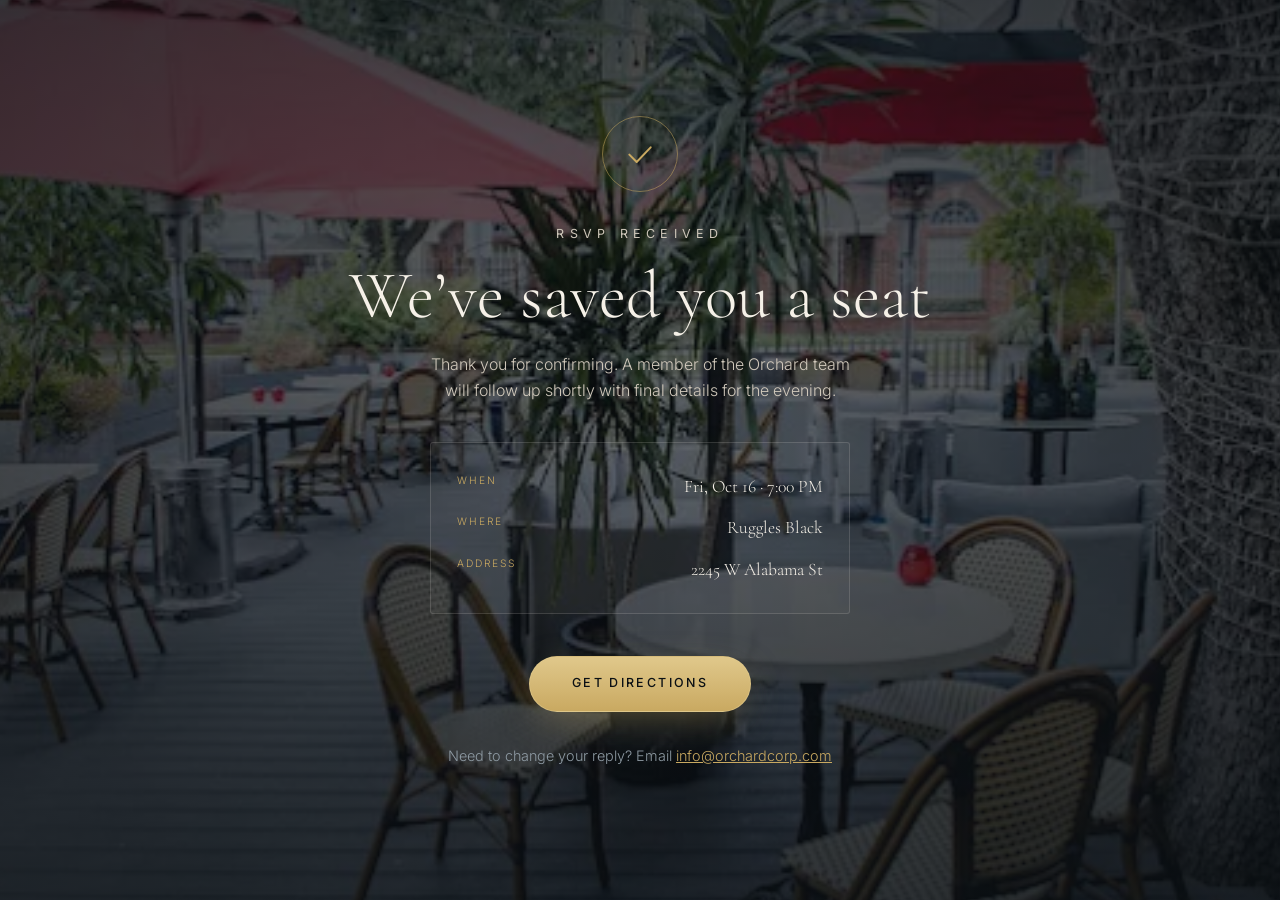
==== thanks.html @ 0db79942 "RSVP invite: Dr. Ighoyivwi dinner at Ruggles Black One-page invitation with venue photography, scrol" ====
<!doctype html>
<html lang="en">
<head>
<meta charset="utf-8">
<meta name="viewport" content="width=device-width, initial-scale=1">
<title>Thank you — We've saved your seat | Orchard</title>
<meta name="robots" content="noindex">
<link rel="preconnect" href="https://fonts.googleapis.com">
<link rel="preconnect" href="https://fonts.gstatic.com" crossorigin>
<link href="https://fonts.googleapis.com/css2?family=Cormorant+Garamond:ital,wght@0,300;0,400;1,300&family=Inter:wght@300;400;500&display=swap" rel="stylesheet">
<link rel="stylesheet" href="styles.css">
<style>
  .thanks{
    min-height:100svh;display:grid;place-items:center;text-align:center;
    position:relative;overflow:hidden;padding:4rem 0;
  }
  .thanks__media{position:absolute;inset:0;z-index:0}
  .thanks__media img{width:100%;height:100%;object-fit:cover;transform:scale(1.08)}
  .thanks__scrim{
    position:absolute;inset:0;z-index:1;
    background:radial-gradient(120% 90% at 50% 40%,rgba(11,16,20,.62),rgba(11,16,20,.96));
  }
  .thanks__inner{position:relative;z-index:2;max-width:640px;padding-inline:1.5rem}
  .seal{
    width:76px;height:76px;margin:0 auto 2rem;border-radius:50%;
    display:grid;place-items:center;
    border:1px solid rgba(201,169,97,.5);color:var(--gold);
    animation:pop .9s cubic-bezier(.22,.8,.28,1) both;
  }
  .seal svg{width:32px;height:32px;stroke-linecap:round;stroke-linejoin:round}
  .seal svg path{
    stroke-dasharray:32;stroke-dashoffset:32;
    animation:draw .8s cubic-bezier(.22,.8,.28,1) .45s forwards;
  }
  @keyframes pop{from{opacity:0;transform:scale(.8)}to{opacity:1;transform:none}}
  @keyframes draw{to{stroke-dashoffset:0}}
  .thanks h1{
    margin:0 0 1.2rem;font-family:"Cormorant Garamond",Georgia,serif;font-weight:300;
    font-size:clamp(2.4rem,8vw,4.2rem);line-height:1.05;
  }
  .thanks p{margin:0 auto 1rem;max-width:44ch;color:var(--cream-dim)}
  .thanks .small{color:var(--muted);font-size:.9rem}
  .thanks .recap{
    margin:2.4rem auto 2.6rem;padding:1.4rem 1.6rem;max-width:420px;
    border:1px solid var(--line);border-radius:3px;background:rgba(246,241,232,.03);
  }
  .thanks .recap div{display:flex;justify-content:space-between;gap:1rem;padding:.4rem 0}
  .thanks .recap span:first-child{
    font-size:.64rem;letter-spacing:.2em;text-transform:uppercase;color:var(--gold)
  }
  .thanks .recap span:last-child{font-family:"Cormorant Garamond",Georgia,serif;font-size:1.1rem}
</style>
</head>
<body>
<section class="thanks">
  <div class="thanks__media"><img src="src/assets/venue-patio.webp" alt="" aria-hidden="true"></div>
  <div class="thanks__scrim"></div>
  <div class="thanks__inner">
    <div class="seal">
      <svg viewBox="0 0 24 24" fill="none" stroke="currentColor" stroke-width="1.5"><path d="M4 12.5l5.5 5.5L20 7"/></svg>
    </div>
    <p class="eyebrow">RSVP received</p>
    <h1>We&rsquo;ve saved you a seat</h1>
    <p>
      Thank you for confirming. A member of the Orchard team will follow up
      shortly with final details for the evening.
    </p>

    <div class="recap">
      <div><span>When</span><span>Fri, Oct 16 &middot; 7:00 PM</span></div>
      <div><span>Where</span><span>Ruggles Black</span></div>
      <div><span>Address</span><span>2245 W Alabama St</span></div>
    </div>

    <a class="btn btn--primary" href="https://maps.google.com/?q=Ruggles+Black,+2245+W+Alabama+St,+Houston,+TX+77098" target="_blank" rel="noopener noreferrer">Get directions</a>

    <p class="small" style="margin-top:2rem">
      Need to change your reply? Email
      <a href="mailto:info@orchardcorp.com" style="color:var(--gold)">info@orchardcorp.com</a>
    </p>
  </div>
</section>
</body>
</html>
---- styles.css ----
/* ───────────  Tokens  ─────────── */
:root{
  --ink:#0B1014;
  --ink-2:#111A20;
  --panel:#151F26;
  --cream:#F6F1E8;
  --cream-dim:#CFC7BA;
  --muted:#8E9AA3;
  --gold:#C9A961;
  --gold-soft:#E0C88B;
  --blue:#2A95DD;
  --line:rgba(246,241,232,.14);
  --maxw:1140px;
  --ease:cubic-bezier(.22,.8,.28,1);
}

*,*::before,*::after{box-sizing:border-box}

html{scroll-behavior:smooth}

body{
  margin:0;
  background:var(--ink);
  color:var(--cream);
  font-family:Inter,ui-sans-serif,-apple-system,"Segoe UI",Helvetica,Arial,sans-serif;
  font-weight:300;
  line-height:1.65;
  -webkit-font-smoothing:antialiased;
  overflow-x:hidden;
}

img{max-width:100%;display:block}

.wrap{width:100%;max-width:var(--maxw);margin-inline:auto;padding-inline:clamp(1.25rem,5vw,2.5rem)}
.wrap--narrow{max-width:720px}

/* ───────────  Reveal animation  ─────────── */
.reveal{
  opacity:0;
  transform:translateY(26px);
  transition:opacity .9s var(--ease) var(--d,0s), transform .9s var(--ease) var(--d,0s);
}
.reveal.in{opacity:1;transform:none}

/* ───────────  Hero  ─────────── */
.hero{
  position:relative;
  min-height:100svh;
  display:grid;
  place-items:center;
  text-align:center;
  overflow:hidden;
  padding:6rem 0 7rem;
}

.hero__media{position:absolute;inset:0;z-index:0}
.hero__media img{
  width:100%;height:100%;object-fit:cover;
  animation:kenburns 26s var(--ease) infinite alternate;
}
@keyframes kenburns{
  from{transform:scale(1.06) translate3d(0,0,0)}
  to  {transform:scale(1.18) translate3d(0,-1.5%,0)}
}

.hero__scrim{
  position:absolute;inset:0;z-index:1;
  background:
    radial-gradient(120% 90% at 50% 32%, rgba(11,16,20,.34) 0%, rgba(11,16,20,.76) 52%, rgba(11,16,20,.94) 100%),
    linear-gradient(180deg, rgba(11,16,20,.72) 0%, rgba(11,16,20,.44) 34%, rgba(11,16,20,.97) 100%);
}

.hero__inner{
  position:relative;z-index:2;
  width:100%;max-width:860px;
  margin-inline:auto;
  padding-inline:clamp(1.25rem,5vw,2.5rem);
}

.eyebrow{
  margin:0 0 1.5rem;
  font-size:clamp(.66rem,1.7vw,.78rem);
  letter-spacing:.42em;
  text-transform:uppercase;
  color:var(--gold);
  font-weight:400;
}

.rule{display:flex;justify-content:center;margin-bottom:1.75rem}
.rule span{
  display:block;width:min(220px,52vw);height:1px;
  background:linear-gradient(90deg,transparent,var(--gold),transparent);
  position:relative;
}
.rule span::after{
  content:"";position:absolute;left:50%;top:50%;
  width:5px;height:5px;margin:-2.5px 0 0 -2.5px;
  border-radius:50%;background:var(--gold);
  box-shadow:0 0 12px rgba(201,169,97,.85);
}

.hero h1{
  margin:0 0 1.4rem;
  font-family:"Cormorant Garamond",Georgia,serif;
  font-weight:300;
  line-height:.94;
  letter-spacing:-.015em;
}
.h1-script{
  display:block;
  font-style:italic;
  font-size:clamp(2.1rem,7.5vw,4rem);
  color:var(--cream-dim);
  margin-bottom:.06em;
}
.h1-main{
  display:block;
  font-size:clamp(3.6rem,15vw,8.5rem);
  color:var(--cream);
  text-shadow:0 2px 40px rgba(0,0,0,.5);
}

.hero__lede{
  margin:0 auto 2.5rem;
  max-width:34ch;
  font-size:clamp(1rem,2.4vw,1.2rem);
  color:var(--cream-dim);
  font-weight:300;
}
.hero__lede em{
  font-family:"Cormorant Garamond",Georgia,serif;
  font-style:italic;
  font-size:1.22em;
  color:var(--gold-soft);
  white-space:nowrap;
}

.hero__meta{
  display:flex;flex-wrap:wrap;
  align-items:center;justify-content:center;
  gap:clamp(.9rem,3.5vw,2.2rem);
  margin-bottom:2.75rem;
}
.hero__meta-item{display:flex;flex-direction:column;gap:.15rem;min-width:96px}
.hero__meta-item .k{
  font-size:.62rem;letter-spacing:.24em;text-transform:uppercase;color:var(--gold)
}
.hero__meta-item .v{
  font-family:"Cormorant Garamond",Georgia,serif;
  font-size:clamp(1.05rem,3vw,1.4rem);color:var(--cream)
}
.hero__meta-div{width:1px;height:30px;background:var(--line)}

/* ───────────  Buttons  ─────────── */
.btn{
  display:inline-flex;align-items:center;justify-content:center;gap:.6rem;
  font-family:Inter,sans-serif;
  font-size:.78rem;letter-spacing:.19em;text-transform:uppercase;font-weight:500;
  text-decoration:none;cursor:pointer;
  border-radius:999px;
  transition:transform .4s var(--ease), box-shadow .4s var(--ease), background .4s var(--ease), color .4s var(--ease);
}
.btn--primary{
  padding:1.05rem 2.6rem;
  color:var(--ink);
  background:linear-gradient(180deg,var(--gold-soft),var(--gold));
  border:1px solid rgba(224,200,139,.6);
  box-shadow:0 12px 40px -12px rgba(201,169,97,.55);
}
.btn--primary:hover{transform:translateY(-3px);box-shadow:0 20px 52px -14px rgba(201,169,97,.75)}

.scroll-cue{
  position:absolute;z-index:2;bottom:2.2rem;left:50%;transform:translateX(-50%);
  width:24px;height:52px;display:grid;place-items:center;
}
.scroll-cue__line{
  width:1px;height:46px;background:linear-gradient(180deg,transparent,var(--gold));
  animation:cue 2.4s var(--ease) infinite;transform-origin:top;
}
@keyframes cue{0%,100%{transform:scaleY(.35);opacity:.35}50%{transform:scaleY(1);opacity:1}}

/* ───────────  Sections  ─────────── */
.section{padding:clamp(4.5rem,11vw,8rem) 0}

.section__head{text-align:center;margin-bottom:clamp(2.5rem,6vw,4rem)}
.kicker{
  margin:0 0 .9rem;
  font-size:.66rem;letter-spacing:.36em;text-transform:uppercase;color:var(--gold);font-weight:400;
}
.section__head h2{
  margin:0 0 1rem;
  font-family:"Cormorant Garamond",Georgia,serif;
  font-weight:300;
  font-size:clamp(2.1rem,6vw,3.4rem);
  line-height:1.08;
  letter-spacing:-.01em;
}
.section__sub{
  margin:0 auto;max-width:52ch;color:var(--muted);
  font-size:clamp(.95rem,2vw,1.04rem);
}

.details{background:linear-gradient(180deg,var(--ink) 0%,var(--ink-2) 100%)}

/* ───────────  Cards  ─────────── */
.cards{
  display:grid;gap:clamp(1rem,2.5vw,1.6rem);
  grid-template-columns:repeat(auto-fit,minmax(258px,1fr));
}
.card{
  position:relative;
  padding:clamp(1.75rem,4vw,2.4rem);
  border:1px solid var(--line);
  border-radius:3px;
  background:rgba(246,241,232,.022);
  text-align:center;
  transition:transform .5s var(--ease),border-color .5s var(--ease),background .5s var(--ease);
}
.card:hover{transform:translateY(-6px);border-color:rgba(201,169,97,.42);background:rgba(246,241,232,.045)}
.card__icon{
  width:46px;height:46px;margin:0 auto 1.3rem;
  display:grid;place-items:center;border-radius:50%;
  border:1px solid rgba(201,169,97,.4);color:var(--gold);
}
.card__icon svg{width:21px;height:21px;stroke-linecap:round;stroke-linejoin:round}
.card h3{
  margin:0 0 .85rem;
  font-size:.66rem;letter-spacing:.3em;text-transform:uppercase;
  color:var(--gold);font-weight:500;font-family:Inter,sans-serif;
}
.card__lead{
  margin:0 0 .6rem;
  font-family:"Cormorant Garamond",Georgia,serif;
  font-size:clamp(1.32rem,3.2vw,1.62rem);color:var(--cream);line-height:1.25;
}
.card__note{margin:0;color:var(--muted);font-size:.92rem;line-height:1.6}
.card__links{display:flex;gap:1.3rem;justify-content:center;margin-top:1.2rem;flex-wrap:wrap}
.card__links a{
  color:var(--gold);text-decoration:none;font-size:.76rem;
  letter-spacing:.1em;text-transform:uppercase;
  border-bottom:1px solid transparent;padding-bottom:2px;
  transition:border-color .3s var(--ease),color .3s var(--ease);
}
.card__links a:hover{border-color:var(--gold);color:var(--gold-soft)}

/* ───────────  Gallery  ─────────── */
.gallery-sec{background:var(--ink-2)}
.gallery{
  display:grid;gap:clamp(.8rem,2vw,1.2rem);
  grid-template-columns:repeat(2,1fr);
}
.shot{
  position:relative;margin:0;overflow:hidden;border-radius:3px;
  border:1px solid var(--line);background:var(--ink);
}
.shot--wide{grid-column:1 / -1}
.shot img{
  width:100%;height:100%;object-fit:cover;aspect-ratio:16/10;
  transition:transform 1.1s var(--ease),filter 1.1s var(--ease);
  filter:saturate(.92) brightness(.9);
}
.shot--wide img{aspect-ratio:21/9}
.shot:hover img{transform:scale(1.07);filter:saturate(1.05) brightness(1)}
.shot figcaption{
  position:absolute;left:0;right:0;bottom:0;
  padding:2.2rem 1.2rem .95rem;
  font-size:.68rem;letter-spacing:.22em;text-transform:uppercase;color:var(--cream);
  background:linear-gradient(180deg,transparent,rgba(11,16,20,.88));
}

/* ───────────  RSVP form  ─────────── */
.rsvp{background:linear-gradient(180deg,var(--ink-2) 0%,var(--ink) 60%)}

.form-card{
  position:relative;overflow:hidden;
  background:var(--panel);
  border:1px solid var(--line);
  border-radius:4px;
  padding:clamp(1.6rem,5vw,3rem);
  box-shadow:0 40px 90px -40px rgba(0,0,0,.9);
}
.form-card__ribbon{
  position:absolute;top:0;left:0;right:0;height:2px;
  background:linear-gradient(90deg,transparent,var(--gold),var(--blue),var(--gold),transparent);
  background-size:200% 100%;
  animation:shimmer 7s linear infinite;
}
@keyframes shimmer{to{background-position:-200% 0}}

.grid-2{display:grid;grid-template-columns:1fr 1fr;gap:1.1rem}

.field{margin-bottom:1.35rem}
.field label{
  display:block;margin-bottom:.55rem;
  font-size:.66rem;letter-spacing:.2em;text-transform:uppercase;
  color:var(--cream-dim);font-weight:500;
}
.req{color:var(--gold)}

.field input,.field select{
  width:100%;
  padding:.92rem 1rem;
  font-family:inherit;font-size:.98rem;font-weight:300;
  color:var(--cream);
  background:rgba(11,16,20,.6);
  border:1px solid var(--line);
  border-radius:2px;
  transition:border-color .3s var(--ease),box-shadow .3s var(--ease),background .3s var(--ease);
  appearance:none;
}
.field input::placeholder{color:#5D6B75}
.field input:focus,.field select:focus{
  outline:none;
  border-color:var(--gold);
  background:rgba(11,16,20,.85);
  box-shadow:0 0 0 3px rgba(201,169,97,.14);
}
.field input:invalid:not(:placeholder-shown){border-color:rgba(220,110,90,.6)}

.select-wrap{position:relative}
.select-wrap select{padding-right:2.6rem;cursor:pointer}
.select-wrap select option{background:var(--ink-2);color:var(--cream)}
.select-chev{
  position:absolute;right:1rem;top:50%;transform:translateY(-50%);
  width:17px;height:17px;color:var(--gold);pointer-events:none;
  stroke-linecap:round;stroke-linejoin:round;
}

/* honeypot */
.hp{position:absolute;left:-9999px;width:1px;height:1px;overflow:hidden}

.btn--submit{
  width:100%;margin-top:.6rem;padding:1.15rem 2rem;
  color:var(--ink);
  background:linear-gradient(180deg,var(--gold-soft),var(--gold));
  border:none;border-radius:2px;
  box-shadow:0 14px 40px -14px rgba(201,169,97,.6);
}
.btn--submit svg{width:17px;height:17px;transition:transform .4s var(--ease);stroke-linecap:round;stroke-linejoin:round}
.btn--submit:hover{transform:translateY(-2px);box-shadow:0 22px 54px -16px rgba(201,169,97,.8)}
.btn--submit:hover svg{transform:translateX(4px)}
.btn--submit[disabled]{opacity:.6;cursor:progress;transform:none}

.form-note{
  margin:1.4rem 0 0;text-align:center;
  font-size:.8rem;color:var(--muted);line-height:1.6;
}
.form-note a{color:var(--gold);text-decoration:none;border-bottom:1px solid rgba(201,169,97,.4)}
.form-note a:hover{color:var(--gold-soft)}

/* ───────────  Footer  ─────────── */
.footer{
  padding:3.2rem 0 3.6rem;text-align:center;
  border-top:1px solid var(--line);background:var(--ink);
}
.footer__mark{
  margin:0 0 .7rem;
  font-size:.8rem;letter-spacing:.5em;color:var(--gold);font-weight:500;
}
.footer__line{margin:0;font-size:.8rem;color:var(--muted)}

/* ───────────  Responsive  ─────────── */
@media (max-width:620px){
  .grid-2{grid-template-columns:1fr;gap:0}
  .gallery{grid-template-columns:1fr}
  .shot img,.shot--wide img{aspect-ratio:4/3}
  .hero__meta{gap:1rem}
  .hero__meta-div{display:none}
  .hero__meta-item{min-width:0;flex:1 1 40%}
}

/* ───────────  Reduced motion  ─────────── */
@media (prefers-reduced-motion:reduce){
  html{scroll-behavior:auto}
  *,*::before,*::after{animation-duration:.001ms!important;animation-iteration-count:1!important;transition-duration:.001ms!important}
  .reveal{opacity:1;transform:none}
  .hero__media img{animation:none}
}
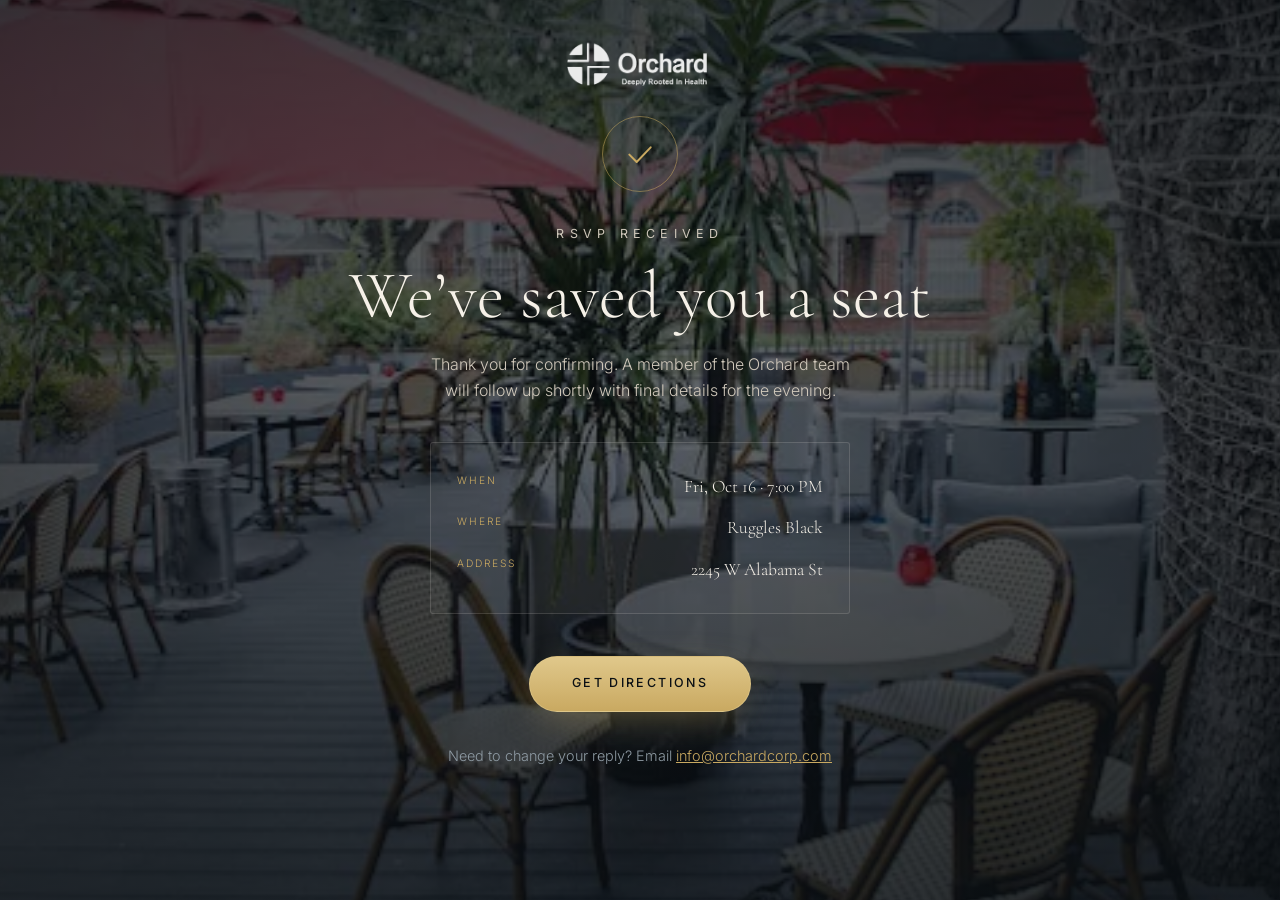
==== commit dfed4acc: "Add Orchard branding: hero lockup, footer mark, favicons The supplied lockup is navy-on-transparent," ====
--- a/thanks.html
+++ b/thanks.html
@@ -8,6 +8,10 @@
 <link rel="preconnect" href="https://fonts.googleapis.com">
 <link rel="preconnect" href="https://fonts.gstatic.com" crossorigin>
 <link href="https://fonts.googleapis.com/css2?family=Cormorant+Garamond:ital,wght@0,300;0,400;1,300&family=Inter:wght@300;400;500&display=swap" rel="stylesheet">
+<link rel="icon" href="src/assets/favicon-32.png" sizes="32x32">
+<link rel="icon" href="src/assets/icon-512.png" sizes="512x512">
+<link rel="apple-touch-icon" href="src/assets/apple-touch-icon.png">
+<meta name="theme-color" content="#0B1014">
 <link rel="stylesheet" href="styles.css">
 <style>
   .thanks{
@@ -55,6 +59,9 @@
 <section class="thanks">
   <div class="thanks__media"><img src="src/assets/venue-patio.webp" alt="" aria-hidden="true"></div>
   <div class="thanks__scrim"></div>
+  <a class="brandbar" href="https://orchardcorp.com" target="_blank" rel="noopener noreferrer" aria-label="Orchard — Deeply Rooted In Health">
+    <img src="src/assets/orchard-logo.png" alt="Orchard" width="326" height="121">
+  </a>
   <div class="thanks__inner">
     <div class="seal">
       <svg viewBox="0 0 24 24" fill="none" stroke="currentColor" stroke-width="1.5"><path d="M4 12.5l5.5 5.5L20 7"/></svg>
--- a/styles.css
+++ b/styles.css
@@ -9,6 +9,8 @@
   --gold:#C9A961;
   --gold-soft:#E0C88B;
   --blue:#2A95DD;
+  --brand-blue-1:#1A82CD;
+  --brand-blue-2:#0C5289;
   --line:rgba(246,241,232,.14);
   --maxw:1140px;
   --ease:cubic-bezier(.22,.8,.28,1);
@@ -281,7 +283,7 @@
 }
 .form-card__ribbon{
   position:absolute;top:0;left:0;right:0;height:2px;
-  background:linear-gradient(90deg,transparent,var(--gold),var(--blue),var(--gold),transparent);
+  background:linear-gradient(90deg,transparent,var(--gold),var(--brand-blue-1),var(--gold),transparent);
   background-size:200% 100%;
   animation:shimmer 7s linear infinite;
 }
@@ -376,3 +378,90 @@
   .reveal{opacity:1;transform:none}
   .hero__media img{animation:none}
 }
+
+/* ───────────  Added fields: textarea, optional hint, captcha  ─────────── */
+.field .opt{
+  display:inline;margin-left:.5rem;
+  font-size:.6rem;letter-spacing:.08em;text-transform:none;
+  color:var(--muted);font-weight:300;font-style:italic;
+}
+
+.field textarea{
+  width:100%;
+  padding:.92rem 1rem;
+  font-family:inherit;font-size:.98rem;font-weight:300;line-height:1.6;
+  color:var(--cream);
+  background:rgba(11,16,20,.6);
+  border:1px solid var(--line);
+  border-radius:2px;
+  resize:vertical;min-height:92px;
+  transition:border-color .3s var(--ease),box-shadow .3s var(--ease),background .3s var(--ease);
+}
+.field textarea::placeholder{color:#5D6B75}
+.field textarea:focus{
+  outline:none;border-color:var(--gold);
+  background:rgba(11,16,20,.85);
+  box-shadow:0 0 0 3px rgba(201,169,97,.14);
+}
+
+.captcha{
+  display:flex;justify-content:center;
+  margin:.4rem 0 1.5rem;
+  /* reCAPTCHA renders a fixed 304px iframe — let it shrink on small screens */
+  overflow:hidden;
+}
+.captcha .g-recaptcha{transform-origin:center}
+@media (max-width:360px){
+  .captcha .g-recaptcha{transform:scale(.88)}
+}
+
+/* ───────────  Orchard brand  ───────────
+   The lockup is navy-on-transparent, made for light backgrounds. On this
+   near-black page it would all but disappear, so it is reversed to a soft
+   cream — the standard treatment for a brand mark on a dark ground. The
+   brand blue still appears at full strength on the form ribbon and the
+   footer rule, so the palette stays Orchard's without hurting legibility. */
+
+.brandbar{
+  position:absolute;z-index:3;
+  top:clamp(1.5rem,3.5vw,2.4rem);left:50%;
+  transform:translateX(-50%);
+  display:block;line-height:0;
+  opacity:0;
+  animation:brandIn 1.2s var(--ease) .25s forwards;
+}
+.brandbar img{
+  width:clamp(112px,13vw,148px);height:auto;
+  /* reverse navy → cream for the dark ground */
+  filter:brightness(0) invert(1);
+  opacity:.9;
+  transition:opacity .4s var(--ease);
+}
+.brandbar:hover img{opacity:1}
+@keyframes brandIn{to{opacity:1}}
+
+.footer{position:relative}
+/* one full-strength brand-blue moment */
+.footer::before{
+  content:"";position:absolute;top:-1px;left:0;right:0;height:1px;
+  background:linear-gradient(90deg,transparent,var(--brand-blue-1),var(--brand-blue-2),var(--brand-blue-1),transparent);
+  opacity:.85;
+}
+.footer__logo{display:inline-block;line-height:0;margin-bottom:1.1rem}
+.footer__logo img{
+  width:132px;height:auto;
+  filter:brightness(0) invert(1);
+  opacity:.72;
+  transition:opacity .4s var(--ease);
+}
+.footer__logo:hover img{opacity:.95}
+
+@media (prefers-reduced-motion:reduce){
+  .brandbar{opacity:1;animation:none}
+}
+
+/* Keep the lockup clear of the hero copy on short screens */
+@media (max-height:680px){
+  .brandbar{top:1rem}
+  .brandbar img{width:104px}
+}
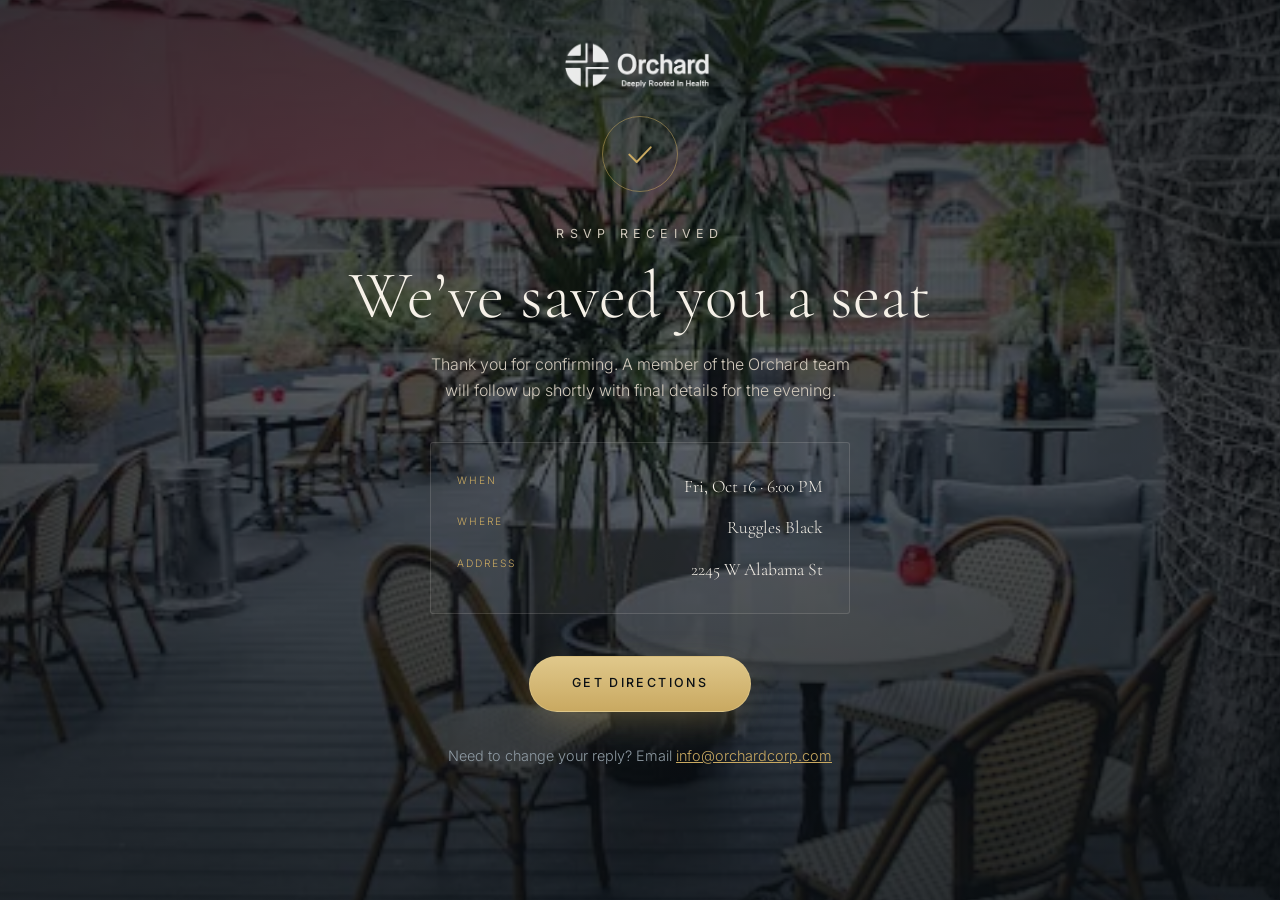
==== commit 73877089: "Correct the start time to 6:00 PM Co-Authored-By: Claude Opus 5 <noreply@anthropic.com>" ====
--- a/thanks.html
+++ b/thanks.html
@@ -74,7 +74,7 @@
     </p>
 
     <div class="recap">
-      <div><span>When</span><span>Fri, Oct 16 &middot; 7:00 PM</span></div>
+      <div><span>When</span><span>Fri, Oct 16 &middot; 6:00 PM</span></div>
       <div><span>Where</span><span>Ruggles Black</span></div>
       <div><span>Address</span><span>2245 W Alabama St</span></div>
     </div>
--- a/styles.css
+++ b/styles.css
@@ -431,7 +431,7 @@
   animation:brandIn 1.2s var(--ease) .25s forwards;
 }
 .brandbar img{
-  width:clamp(112px,13vw,148px);height:auto;
+  width:clamp(128px,14vw,152px);height:auto;
   /* reverse navy → cream for the dark ground */
   filter:brightness(0) invert(1);
   opacity:.9;
